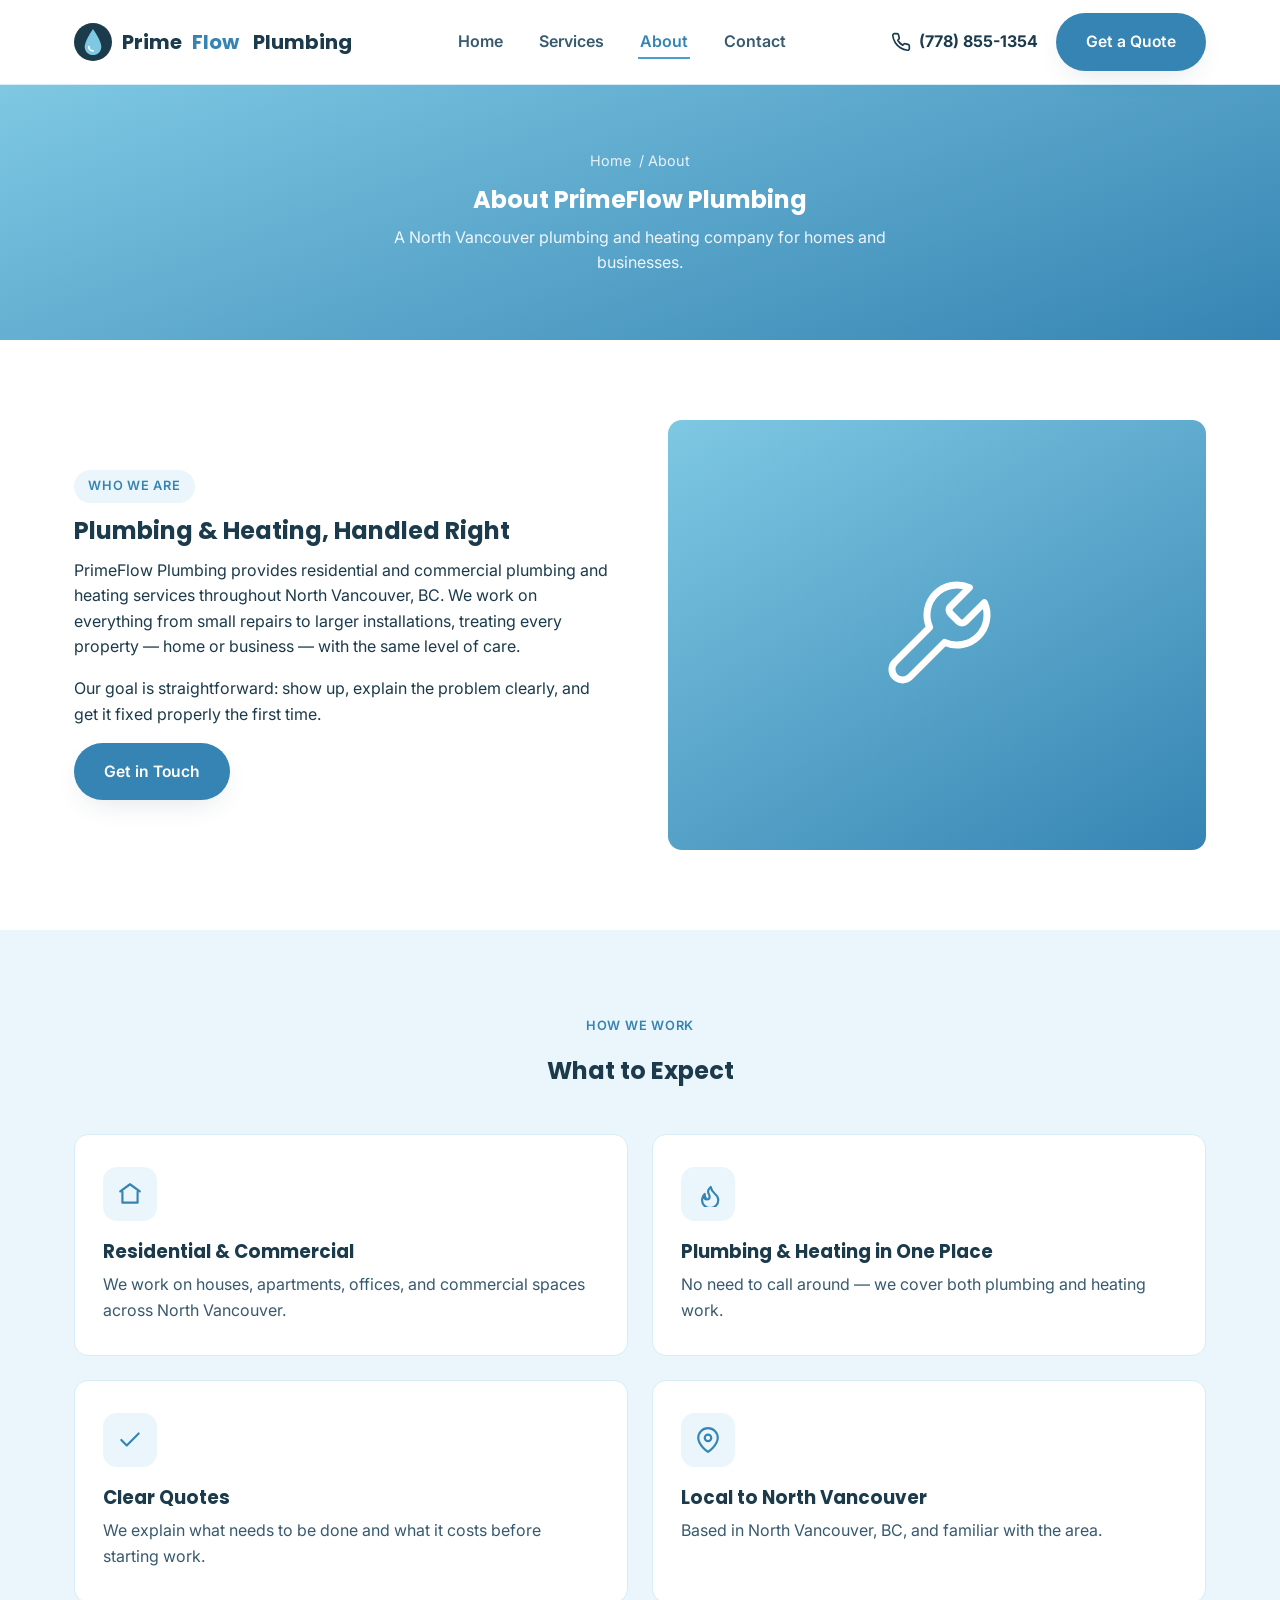
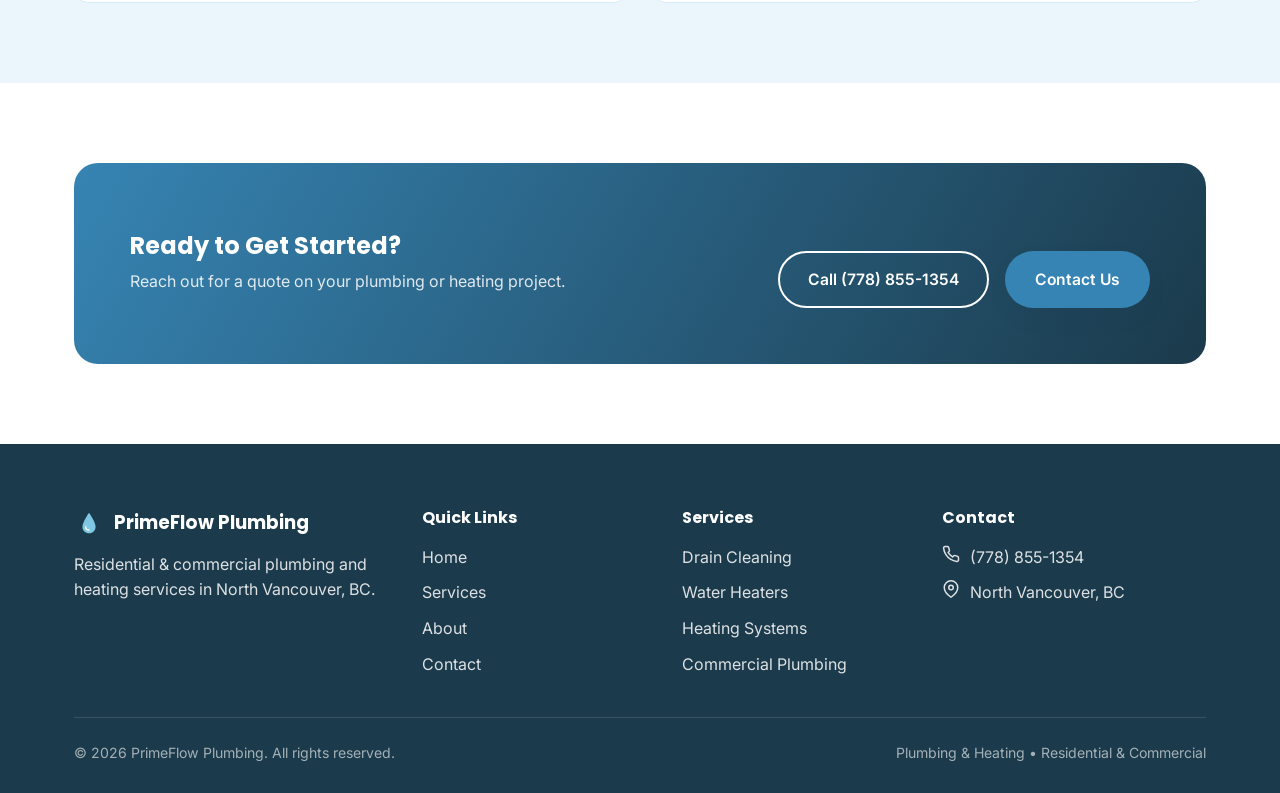
==== about.html @ 578fcb0e "Initial commit: PrimeFlow Plumbing website" ====
<!DOCTYPE html>
<html lang="en">
<head>
<meta charset="UTF-8">
<meta name="viewport" content="width=device-width, initial-scale=1.0">
<title>About | PrimeFlow Plumbing</title>
<meta name="description" content="PrimeFlow Plumbing is a North Vancouver, BC plumbing and heating company serving residential and commercial customers.">
<link rel="icon" type="image/svg+xml" href="assets/favicon.svg">
<link rel="preconnect" href="https://fonts.googleapis.com">
<link rel="preconnect" href="https://fonts.gstatic.com" crossorigin>
<link href="https://fonts.googleapis.com/css2?family=Inter:wght@400;500;600;700&family=Poppins:wght@600;700&display=swap" rel="stylesheet">
<link rel="stylesheet" href="css/style.css">
</head>
<body>

<!-- TODO: replace the copy below with real founder/company background once you share it -->

<header class="site-header">
  <div class="container">
    <a href="index.html" class="logo">
      <img src="assets/favicon.svg" alt="PrimeFlow Plumbing logo">
      Prime<span>Flow</span>&nbsp;Plumbing
    </a>
    <nav class="nav">
      <ul class="nav-links">
        <li><a href="index.html">Home</a></li>
        <li><a href="services.html">Services</a></li>
        <li><a href="about.html" class="active">About</a></li>
        <li><a href="contact.html">Contact</a></li>
      </ul>
    </nav>
    <div class="header-cta">
      <a href="tel:+17788551354" class="phone-link">
        <svg width="20" height="20" viewBox="0 0 24 24" fill="none" stroke="currentColor" stroke-width="2" stroke-linecap="round" stroke-linejoin="round"><path d="M22 16.92v3a2 2 0 0 1-2.18 2 19.79 19.79 0 0 1-8.63-3.07 19.5 19.5 0 0 1-6-6 19.79 19.79 0 0 1-3.07-8.67A2 2 0 0 1 4.11 2h3a2 2 0 0 1 2 1.72c.127.96.361 1.903.7 2.81a2 2 0 0 1-.45 2.11L8.09 9.91a16 16 0 0 0 6 6l1.27-1.27a2 2 0 0 1 2.11-.45c.907.339 1.85.573 2.81.7A2 2 0 0 1 22 16.92z"></path></svg>
        <span class="phone-text">(778) 855-1354</span>
      </a>
      <a href="contact.html" class="btn btn--primary">Get a Quote</a>
      <button class="nav-toggle" aria-label="Toggle menu"><span></span><span></span><span></span></button>
    </div>
  </div>
</header>

<section class="page-header">
  <div class="container">
    <div class="breadcrumb"><a href="index.html">Home</a> / About</div>
    <h1>About PrimeFlow Plumbing</h1>
    <p>A North Vancouver plumbing and heating company for homes and businesses.</p>
  </div>
</section>

<section class="section">
  <div class="container">
    <div class="split">
      <div>
        <span class="eyebrow">Who We Are</span>
        <h2>Plumbing &amp; Heating, Handled Right</h2>
        <p>PrimeFlow Plumbing provides residential and commercial plumbing and heating services throughout North Vancouver, BC. We work on everything from small repairs to larger installations, treating every property &mdash; home or business &mdash; with the same level of care.</p>
        <p>Our goal is straightforward: show up, explain the problem clearly, and get it fixed properly the first time.</p>
        <a href="contact.html" class="btn btn--primary">Get in Touch</a>
      </div>
      <div class="image-block">
        <svg width="120" height="120" viewBox="0 0 24 24" fill="none" stroke="#ffffff" stroke-width="1.4" stroke-linecap="round" stroke-linejoin="round"><path d="M14.7 6.3a1 1 0 0 0 0 1.4l1.6 1.6a1 1 0 0 0 1.4 0l3.77-3.77a6 6 0 0 1-7.94 7.94l-6.91 6.91a2.12 2.12 0 0 1-3-3l6.91-6.91a6 6 0 0 1 7.94-7.94l-3.76 3.76z"></path></svg>
      </div>
    </div>
  </div>
</section>

<section class="section section--alt">
  <div class="container">
    <div class="section-head">
      <span class="eyebrow">How We Work</span>
      <h2>What to Expect</h2>
    </div>
    <div class="value-list">
      <div class="card">
        <div class="card-icon">
          <svg width="26" height="26" viewBox="0 0 24 24" fill="none" stroke="currentColor" stroke-width="2" stroke-linecap="round" stroke-linejoin="round"><path d="M3 9.5 12 3l9 6.5"></path><path d="M5 10v10h14V10"></path></svg>
        </div>
        <h3>Residential &amp; Commercial</h3>
        <p>We work on houses, apartments, offices, and commercial spaces across North Vancouver.</p>
      </div>
      <div class="card">
        <div class="card-icon">
          <svg width="26" height="26" viewBox="0 0 24 24" fill="none" stroke="currentColor" stroke-width="2" stroke-linecap="round" stroke-linejoin="round"><path d="M8.5 14.5A2.5 2.5 0 0 0 11 17a2.5 2.5 0 0 0 2.5-2.5c0-1.38-.5-2-1-3-1.072-2.143-.224-4.054 2-6 .5 2.5 2 4.9 4 6.5 2 1.6 3 3.5 3 5.5a7.5 7.5 0 1 1-15 0c0-1.153.433-2.294 1-3.5.5-1 1.5-2 1.5-2s0 3 1 3.5z"></path></svg>
        </div>
        <h3>Plumbing &amp; Heating in One Place</h3>
        <p>No need to call around &mdash; we cover both plumbing and heating work.</p>
      </div>
      <div class="card">
        <div class="card-icon">
          <svg width="26" height="26" viewBox="0 0 24 24" fill="none" stroke="currentColor" stroke-width="2" stroke-linecap="round" stroke-linejoin="round"><polyline points="20 6 9 17 4 12"></polyline></svg>
        </div>
        <h3>Clear Quotes</h3>
        <p>We explain what needs to be done and what it costs before starting work.</p>
      </div>
      <div class="card">
        <div class="card-icon">
          <svg width="26" height="26" viewBox="0 0 24 24" fill="none" stroke="currentColor" stroke-width="2" stroke-linecap="round" stroke-linejoin="round"><path d="M21 10c0 7-9 13-9 13s-9-6-9-13a9 9 0 0 1 18 0z"></path><circle cx="12" cy="10" r="3"></circle></svg>
        </div>
        <h3>Local to North Vancouver</h3>
        <p>Based in North Vancouver, BC, and familiar with the area.</p>
      </div>
    </div>
  </div>
</section>

<section class="section">
  <div class="container">
    <div class="cta-banner">
      <div>
        <h2>Ready to Get Started?</h2>
        <p>Reach out for a quote on your plumbing or heating project.</p>
      </div>
      <div class="hero-actions">
        <a href="tel:+17788551354" class="btn btn--outline">Call (778) 855-1354</a>
        <a href="contact.html" class="btn btn--primary">Contact Us</a>
      </div>
    </div>
  </div>
</section>

<footer class="site-footer">
  <div class="container">
    <div class="footer-grid">
      <div>
        <div class="footer-logo">
          <img src="assets/favicon.svg" alt="PrimeFlow Plumbing logo" width="30" height="30">
          PrimeFlow Plumbing
        </div>
        <p>Residential &amp; commercial plumbing and heating services in North Vancouver, BC.</p>
      </div>
      <div>
        <h4>Quick Links</h4>
        <ul>
          <li><a href="index.html">Home</a></li>
          <li><a href="services.html">Services</a></li>
          <li><a href="about.html">About</a></li>
          <li><a href="contact.html">Contact</a></li>
        </ul>
      </div>
      <div>
        <h4>Services</h4>
        <ul>
          <li><a href="services.html">Drain Cleaning</a></li>
          <li><a href="services.html">Water Heaters</a></li>
          <li><a href="services.html">Heating Systems</a></li>
          <li><a href="services.html">Commercial Plumbing</a></li>
        </ul>
      </div>
      <div>
        <h4>Contact</h4>
        <ul class="footer-contact">
          <li>
            <svg width="18" height="18" viewBox="0 0 24 24" fill="none" stroke="currentColor" stroke-width="2" stroke-linecap="round" stroke-linejoin="round"><path d="M22 16.92v3a2 2 0 0 1-2.18 2 19.79 19.79 0 0 1-8.63-3.07 19.5 19.5 0 0 1-6-6 19.79 19.79 0 0 1-3.07-8.67A2 2 0 0 1 4.11 2h3a2 2 0 0 1 2 1.72c.127.96.361 1.903.7 2.81a2 2 0 0 1-.45 2.11L8.09 9.91a16 16 0 0 0 6 6l1.27-1.27a2 2 0 0 1 2.11-.45c.907.339 1.85.573 2.81.7A2 2 0 0 1 22 16.92z"></path></svg>
            <a href="tel:+17788551354">(778) 855-1354</a>
          </li>
          <li>
            <svg width="18" height="18" viewBox="0 0 24 24" fill="none" stroke="currentColor" stroke-width="2" stroke-linecap="round" stroke-linejoin="round"><path d="M21 10c0 7-9 13-9 13s-9-6-9-13a9 9 0 0 1 18 0z"></path><circle cx="12" cy="10" r="3"></circle></svg>
            <span>North Vancouver, BC</span>
          </li>
        </ul>
      </div>
    </div>
    <div class="footer-bottom">
      <span>&copy; <span id="year"></span> PrimeFlow Plumbing. All rights reserved.</span>
      <span>Plumbing &amp; Heating &bull; Residential &amp; Commercial</span>
    </div>
  </div>
</footer>

<script>document.getElementById("year").textContent = new Date().getFullYear();</script>
<script src="js/main.js"></script>
</body>
</html>
---- css/style.css ----
/* ---------- Design tokens ---------- */
:root {
  --blue: #7ec8e3;
  --blue-dark: #4a9fd1;
  --blue-darker: #3684b3;
  --blue-light: #eaf6fc;
  --navy: #1b3a4b;
  --navy-soft: #375a6e;
  --white: #ffffff;
  --border: #d7ecf6;
  --shadow: 0 10px 30px -12px rgba(27, 58, 75, 0.18);
  --radius: 14px;
  --max-width: 1180px;
  --font-heading: "Poppins", system-ui, -apple-system, sans-serif;
  --font-body: "Inter", system-ui, -apple-system, sans-serif;
}

* { box-sizing: border-box; }

html { scroll-behavior: smooth; }

body {
  margin: 0;
  font-family: var(--font-body);
  color: var(--navy);
  background: var(--white);
  line-height: 1.6;
}

h1, h2, h3, h4 {
  font-family: var(--font-heading);
  color: var(--navy);
  line-height: 1.2;
  margin: 0 0 0.5em;
}

p { margin: 0 0 1em; }

a { color: inherit; text-decoration: none; }

img { max-width: 100%; display: block; }

.container {
  width: 100%;
  max-width: var(--max-width);
  margin: 0 auto;
  padding: 0 24px;
}

.section {
  padding: 80px 0;
}

.section--alt {
  background: var(--blue-light);
}

.section-head {
  text-align: center;
  max-width: 640px;
  margin: 0 auto 48px;
}

.eyebrow {
  display: inline-block;
  color: var(--blue-darker);
  background: var(--blue-light);
  font-weight: 600;
  font-size: 0.8rem;
  letter-spacing: 0.06em;
  text-transform: uppercase;
  padding: 6px 14px;
  border-radius: 999px;
  margin-bottom: 14px;
}

/* ---------- Buttons ---------- */
.btn {
  display: inline-flex;
  align-items: center;
  justify-content: center;
  gap: 8px;
  padding: 14px 28px;
  border-radius: 999px;
  font-weight: 600;
  font-size: 0.98rem;
  border: 2px solid transparent;
  cursor: pointer;
  transition: transform 0.15s ease, box-shadow 0.15s ease, background 0.15s ease, color 0.15s ease;
}

.btn:hover { transform: translateY(-2px); }

.btn--primary {
  background: var(--blue-darker);
  color: var(--white);
  box-shadow: var(--shadow);
}
.btn--primary:hover { background: var(--navy); }

.btn--outline {
  background: transparent;
  border-color: var(--white);
  color: var(--white);
}
.btn--outline:hover { background: var(--white); color: var(--blue-darker); }

.btn--ghost {
  background: var(--white);
  color: var(--blue-darker);
  border-color: var(--border);
}
.btn--ghost:hover { border-color: var(--blue-dark); }

.btn--block { width: 100%; }

/* ---------- Header ---------- */
.site-header {
  position: sticky;
  top: 0;
  z-index: 100;
  background: rgba(255, 255, 255, 0.92);
  backdrop-filter: blur(8px);
  border-bottom: 1px solid var(--border);
}

.site-header .container {
  display: flex;
  align-items: center;
  justify-content: space-between;
  height: 84px;
}

.logo {
  display: flex;
  align-items: center;
  gap: 10px;
  font-family: var(--font-heading);
  font-weight: 700;
  font-size: 1.25rem;
  color: var(--navy);
}

.logo img { width: 38px; height: 38px; }

.logo span { color: var(--blue-darker); }

.nav {
  display: flex;
  align-items: center;
  gap: 36px;
}

.nav-links {
  display: flex;
  gap: 32px;
  list-style: none;
  margin: 0;
  padding: 0;
}

.nav-links a {
  font-weight: 600;
  color: var(--navy-soft);
  padding: 6px 2px;
  border-bottom: 2px solid transparent;
  transition: color 0.15s ease, border-color 0.15s ease;
}

.nav-links a:hover,
.nav-links a.active {
  color: var(--blue-darker);
  border-color: var(--blue-dark);
}

.header-cta {
  display: flex;
  align-items: center;
  gap: 18px;
}

.phone-link {
  display: flex;
  align-items: center;
  gap: 8px;
  font-weight: 700;
  color: var(--navy);
}

.phone-link svg { flex-shrink: 0; }

.nav-toggle {
  display: none;
  flex-direction: column;
  gap: 5px;
  background: none;
  border: none;
  cursor: pointer;
  padding: 8px;
}

.nav-toggle span {
  width: 24px;
  height: 2px;
  background: var(--navy);
  border-radius: 2px;
}

/* ---------- Hero ---------- */
.hero {
  background: linear-gradient(160deg, var(--blue) 0%, var(--blue-dark) 55%, var(--blue-darker) 100%);
  color: var(--white);
  padding: 100px 0 110px;
  position: relative;
  overflow: hidden;
}

.hero .container {
  display: grid;
  grid-template-columns: 1.1fr 0.9fr;
  gap: 48px;
  align-items: center;
  position: relative;
  z-index: 1;
}

.hero h1 {
  color: var(--white);
  font-size: clamp(2.2rem, 4vw, 3.2rem);
  margin-bottom: 20px;
}

.hero p.lead {
  font-size: 1.15rem;
  color: rgba(255, 255, 255, 0.92);
  max-width: 480px;
}

.hero-actions {
  display: flex;
  flex-wrap: wrap;
  gap: 16px;
  margin-top: 32px;
}

.hero-badges {
  display: flex;
  flex-wrap: wrap;
  gap: 22px;
  margin-top: 44px;
}

.hero-badge {
  display: flex;
  align-items: center;
  gap: 10px;
  font-weight: 600;
  font-size: 0.92rem;
  color: var(--white);
}

.hero-card {
  background: var(--white);
  border-radius: var(--radius);
  padding: 32px;
  color: var(--navy);
  box-shadow: 0 30px 60px -20px rgba(10, 30, 40, 0.4);
}

.hero-card h3 { margin-bottom: 18px; }

.hero-card ul {
  list-style: none;
  margin: 0 0 24px;
  padding: 0;
  display: grid;
  gap: 14px;
}

.hero-card li {
  display: flex;
  align-items: center;
  gap: 10px;
  font-weight: 600;
  color: var(--navy-soft);
}

.hero-card li svg { color: var(--blue-darker); flex-shrink: 0; }

/* ---------- Trust strip ---------- */
.trust-strip {
  background: var(--navy);
  color: var(--white);
}

.trust-strip .container {
  display: flex;
  flex-wrap: wrap;
  justify-content: space-between;
  gap: 20px;
  padding: 22px 24px;
}

.trust-item {
  display: flex;
  align-items: center;
  gap: 10px;
  font-weight: 600;
  font-size: 0.95rem;
  color: var(--blue);
}

/* ---------- Cards / grids ---------- */
.grid {
  display: grid;
  gap: 28px;
}

.grid--3 { grid-template-columns: repeat(3, 1fr); }
.grid--2 { grid-template-columns: repeat(2, 1fr); }
.grid--4 { grid-template-columns: repeat(4, 1fr); }

.card {
  background: var(--white);
  border: 1px solid var(--border);
  border-radius: var(--radius);
  padding: 32px 28px;
  transition: box-shadow 0.2s ease, transform 0.2s ease;
}

.card:hover {
  box-shadow: var(--shadow);
  transform: translateY(-4px);
}

.card-icon {
  width: 54px;
  height: 54px;
  border-radius: 14px;
  background: var(--blue-light);
  color: var(--blue-darker);
  display: flex;
  align-items: center;
  justify-content: center;
  margin-bottom: 20px;
}

.card h3 { font-size: 1.15rem; }

.card p { color: var(--navy-soft); margin-bottom: 0; }

.card a.card-link {
  display: inline-flex;
  align-items: center;
  gap: 6px;
  margin-top: 14px;
  font-weight: 700;
  color: var(--blue-darker);
}

/* ---------- Split sections ---------- */
.split {
  display: grid;
  grid-template-columns: 1fr 1fr;
  gap: 56px;
  align-items: center;
}

.split img,
.split .image-block {
  border-radius: var(--radius);
  width: 100%;
}

.image-block {
  aspect-ratio: 4 / 3.2;
  background: linear-gradient(150deg, var(--blue) 0%, var(--blue-darker) 100%);
  display: flex;
  align-items: center;
  justify-content: center;
  color: var(--white);
}

.check-list {
  list-style: none;
  margin: 24px 0;
  padding: 0;
  display: grid;
  gap: 14px;
}

.check-list li {
  display: flex;
  gap: 12px;
  align-items: flex-start;
  font-weight: 500;
  color: var(--navy-soft);
}

.check-list svg {
  flex-shrink: 0;
  color: var(--blue-darker);
  margin-top: 3px;
}

/* ---------- CTA banner ---------- */
.cta-banner {
  background: linear-gradient(120deg, var(--blue-darker), var(--navy));
  color: var(--white);
  border-radius: 24px;
  padding: 56px;
  display: flex;
  align-items: center;
  justify-content: space-between;
  gap: 32px;
  flex-wrap: wrap;
}

.cta-banner h2 { color: var(--white); margin-bottom: 8px; }
.cta-banner p { color: rgba(255,255,255,0.85); margin: 0; }

/* ---------- Service area ---------- */
.area-list {
  display: grid;
  grid-template-columns: repeat(3, 1fr);
  gap: 14px;
  list-style: none;
  margin: 0;
  padding: 0;
}

.area-list li {
  background: var(--white);
  border: 1px solid var(--border);
  border-radius: 10px;
  padding: 14px 18px;
  font-weight: 600;
  color: var(--navy-soft);
  display: flex;
  align-items: center;
  gap: 10px;
}

/* ---------- Footer ---------- */
.site-footer {
  background: var(--navy);
  color: rgba(255, 255, 255, 0.85);
  padding: 64px 0 28px;
}

.footer-grid {
  display: grid;
  grid-template-columns: 1.4fr 1fr 1fr 1.2fr;
  gap: 40px;
  padding-bottom: 40px;
  border-bottom: 1px solid rgba(255, 255, 255, 0.12);
}

.footer-logo {
  display: flex;
  align-items: center;
  gap: 10px;
  font-family: var(--font-heading);
  font-weight: 700;
  font-size: 1.15rem;
  color: var(--white);
  margin-bottom: 14px;
}

.footer-grid h4 {
  color: var(--white);
  font-size: 1rem;
  margin-bottom: 18px;
}

.footer-grid ul {
  list-style: none;
  margin: 0;
  padding: 0;
  display: grid;
  gap: 10px;
}

.footer-grid a:hover { color: var(--blue); }

.footer-contact li {
  display: flex;
  align-items: flex-start;
  gap: 10px;
}

.footer-bottom {
  padding-top: 24px;
  display: flex;
  justify-content: space-between;
  flex-wrap: wrap;
  gap: 12px;
  font-size: 0.88rem;
  color: rgba(255, 255, 255, 0.6);
}

/* ---------- Page header (inner pages) ---------- */
.page-header {
  background: linear-gradient(160deg, var(--blue) 0%, var(--blue-darker) 100%);
  color: var(--white);
  padding: 64px 0;
  text-align: center;
}

.page-header h1 { color: var(--white); margin-bottom: 10px; }
.page-header p { color: rgba(255,255,255,0.9); max-width: 560px; margin: 0 auto; }

.breadcrumb {
  display: flex;
  justify-content: center;
  gap: 8px;
  font-size: 0.9rem;
  color: rgba(255,255,255,0.85);
  margin-bottom: 14px;
}

/* ---------- Contact page ---------- */
.contact-grid {
  display: grid;
  grid-template-columns: 1fr 1.2fr;
  gap: 48px;
  align-items: start;
}

.contact-info-card {
  background: var(--blue-light);
  border-radius: var(--radius);
  padding: 32px;
}

.contact-info-card ul {
  list-style: none;
  margin: 20px 0 0;
  padding: 0;
  display: grid;
  gap: 20px;
}

.contact-info-card li {
  display: flex;
  gap: 14px;
  align-items: flex-start;
}

.contact-info-card .info-icon {
  width: 42px;
  height: 42px;
  border-radius: 10px;
  background: var(--white);
  color: var(--blue-darker);
  display: flex;
  align-items: center;
  justify-content: center;
  flex-shrink: 0;
}

.contact-info-card strong { display: block; color: var(--navy); }
.contact-info-card span { color: var(--navy-soft); font-size: 0.95rem; }

.form-card {
  background: var(--white);
  border: 1px solid var(--border);
  border-radius: var(--radius);
  padding: 36px;
  box-shadow: var(--shadow);
}

.form-row {
  display: grid;
  grid-template-columns: 1fr 1fr;
  gap: 18px;
}

.field { margin-bottom: 18px; }

.field label {
  display: block;
  font-weight: 600;
  margin-bottom: 6px;
  font-size: 0.92rem;
  color: var(--navy);
}

.field input,
.field select,
.field textarea {
  width: 100%;
  padding: 12px 14px;
  border: 1px solid var(--border);
  border-radius: 8px;
  font-family: var(--font-body);
  font-size: 0.98rem;
  color: var(--navy);
  background: var(--white);
}

.field input:focus,
.field select:focus,
.field textarea:focus {
  outline: none;
  border-color: var(--blue-dark);
  box-shadow: 0 0 0 3px rgba(126, 200, 227, 0.35);
}

.field textarea { resize: vertical; min-height: 120px; }

.form-note {
  font-size: 0.85rem;
  color: var(--navy-soft);
  margin-top: 10px;
}

.form-success {
  display: none;
  background: var(--blue-light);
  border: 1px solid var(--blue);
  color: var(--navy);
  border-radius: 10px;
  padding: 16px 18px;
  font-weight: 600;
  margin-bottom: 20px;
}

.form-success.visible { display: block; }

.map-wrap {
  border-radius: var(--radius);
  overflow: hidden;
  margin-top: 28px;
  border: 1px solid var(--border);
}

.map-wrap iframe {
  width: 100%;
  height: 320px;
  border: 0;
  display: block;
}

/* ---------- About page ---------- */
.value-list {
  display: grid;
  grid-template-columns: repeat(2, 1fr);
  gap: 24px;
}

/* ---------- Responsive ---------- */
@media (max-width: 900px) {
  .hero .container,
  .split,
  .contact-grid {
    grid-template-columns: 1fr;
  }

  .hero-card { order: -1; }

  .grid--3, .grid--4 { grid-template-columns: repeat(2, 1fr); }

  .footer-grid { grid-template-columns: 1fr 1fr; }

  .area-list { grid-template-columns: repeat(2, 1fr); }

  .value-list { grid-template-columns: 1fr; }
}

@media (max-width: 720px) {
  .nav-links, .header-cta .phone-link span.phone-text { display: none; }

  .nav-toggle { display: flex; }

  .nav.open .nav-links {
    display: flex;
    position: absolute;
    top: 84px;
    left: 0;
    right: 0;
    background: var(--white);
    flex-direction: column;
    padding: 20px 24px;
    gap: 18px;
    border-bottom: 1px solid var(--border);
    box-shadow: var(--shadow);
  }

  .section { padding: 56px 0; }

  .grid--3, .grid--4, .grid--2 { grid-template-columns: 1fr; }

  .form-row { grid-template-columns: 1fr; }

  .cta-banner { padding: 36px; text-align: center; justify-content: center; }

  .footer-grid { grid-template-columns: 1fr; }

  .footer-bottom { flex-direction: column; text-align: center; }

  .area-list { grid-template-columns: 1fr 1fr; }
}
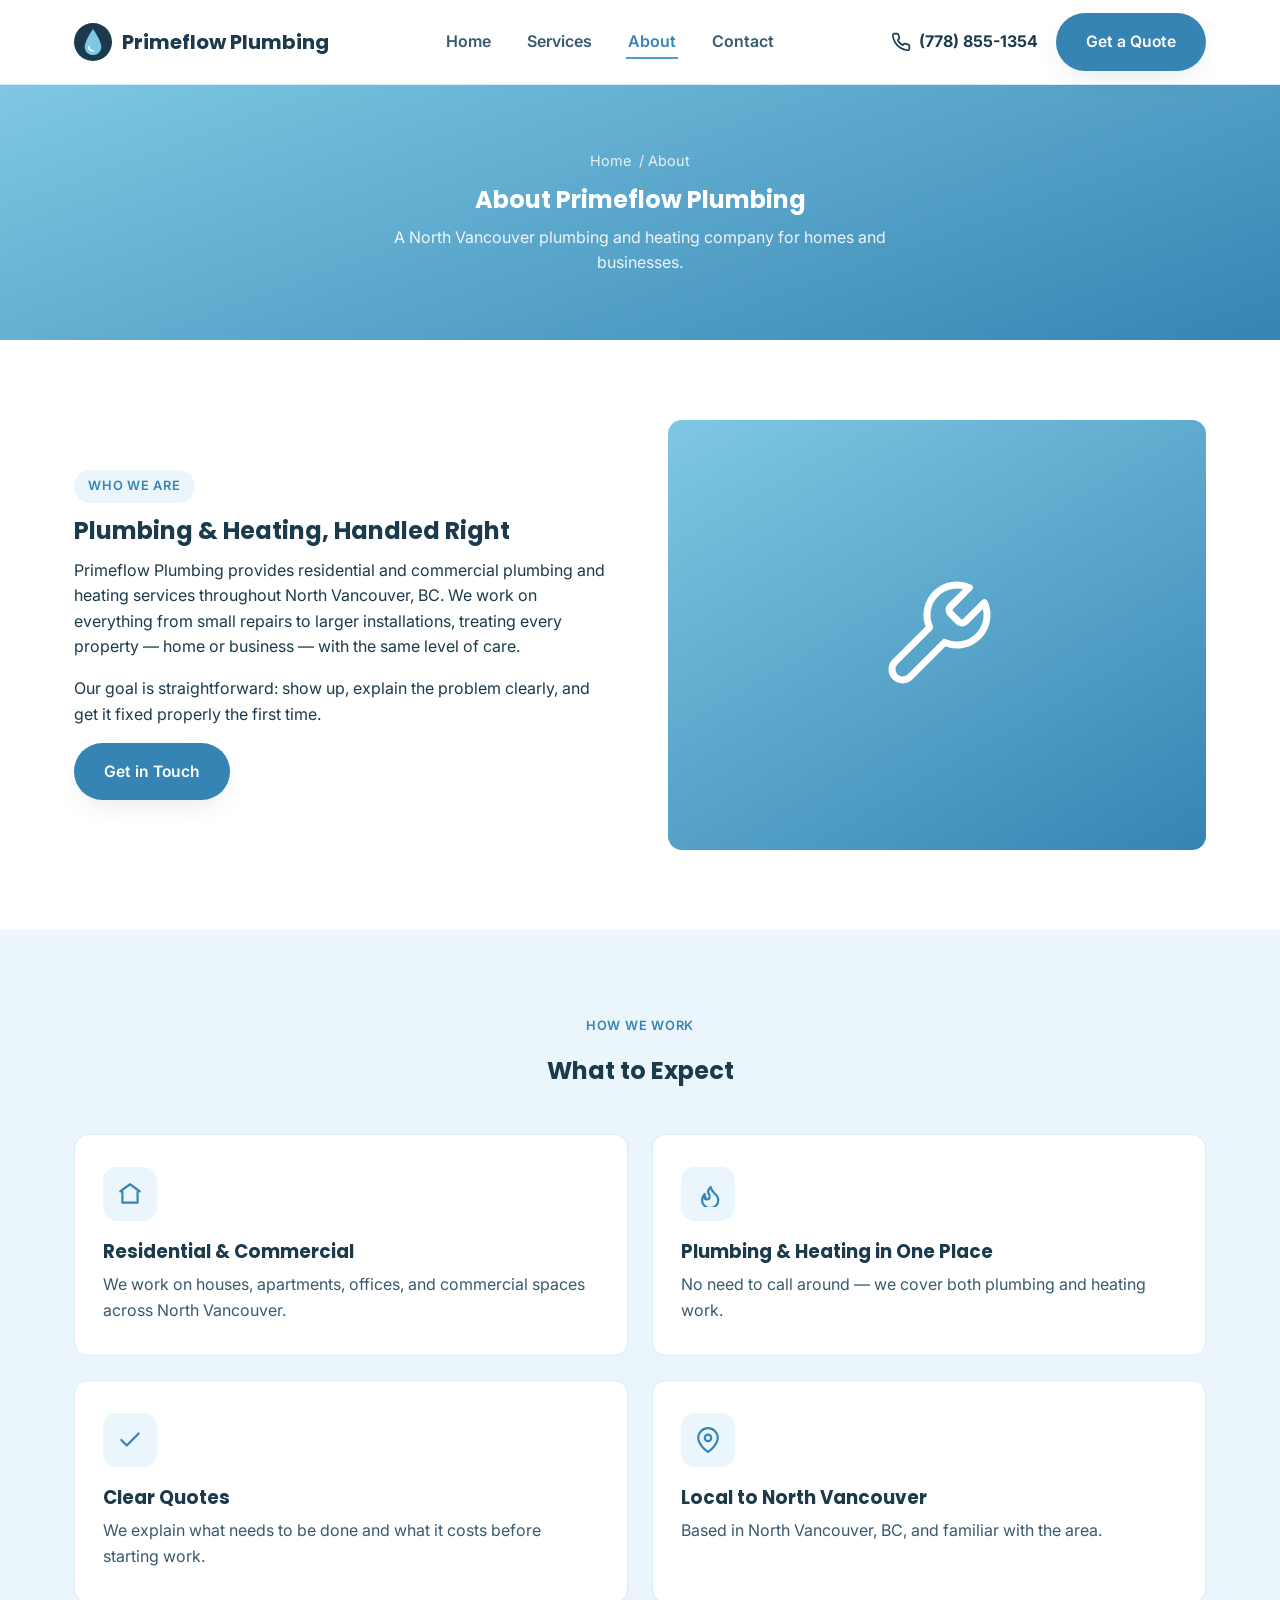
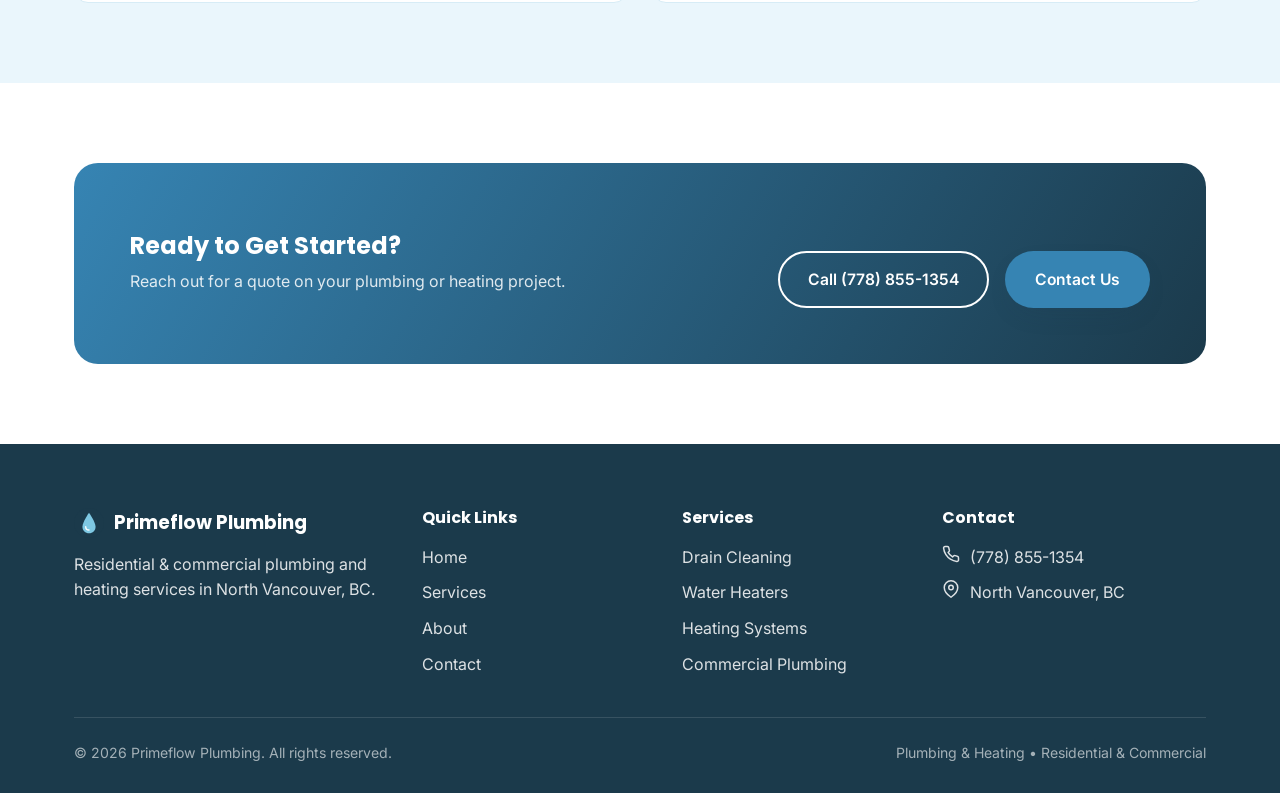
==== commit ede859b0: "Rebrand to Primeflow, wire contact form to email, add thank-you page" ====
--- a/about.html
+++ b/about.html
@@ -3,8 +3,8 @@
 <head>
 <meta charset="UTF-8">
 <meta name="viewport" content="width=device-width, initial-scale=1.0">
-<title>About | PrimeFlow Plumbing</title>
-<meta name="description" content="PrimeFlow Plumbing is a North Vancouver, BC plumbing and heating company serving residential and commercial customers.">
+<title>About | Primeflow Plumbing</title>
+<meta name="description" content="Primeflow Plumbing is a North Vancouver, BC plumbing and heating company serving residential and commercial customers.">
 <link rel="icon" type="image/svg+xml" href="assets/favicon.svg">
 <link rel="preconnect" href="https://fonts.googleapis.com">
 <link rel="preconnect" href="https://fonts.gstatic.com" crossorigin>
@@ -18,8 +18,8 @@
 <header class="site-header">
   <div class="container">
     <a href="index.html" class="logo">
-      <img src="assets/favicon.svg" alt="PrimeFlow Plumbing logo">
-      Prime<span>Flow</span>&nbsp;Plumbing
+      <img src="assets/favicon.svg" alt="Primeflow Plumbing logo">
+      Primeflow Plumbing
     </a>
     <nav class="nav">
       <ul class="nav-links">
@@ -43,7 +43,7 @@
 <section class="page-header">
   <div class="container">
     <div class="breadcrumb"><a href="index.html">Home</a> / About</div>
-    <h1>About PrimeFlow Plumbing</h1>
+    <h1>About Primeflow Plumbing</h1>
     <p>A North Vancouver plumbing and heating company for homes and businesses.</p>
   </div>
 </section>
@@ -54,7 +54,7 @@
       <div>
         <span class="eyebrow">Who We Are</span>
         <h2>Plumbing &amp; Heating, Handled Right</h2>
-        <p>PrimeFlow Plumbing provides residential and commercial plumbing and heating services throughout North Vancouver, BC. We work on everything from small repairs to larger installations, treating every property &mdash; home or business &mdash; with the same level of care.</p>
+        <p>Primeflow Plumbing provides residential and commercial plumbing and heating services throughout North Vancouver, BC. We work on everything from small repairs to larger installations, treating every property &mdash; home or business &mdash; with the same level of care.</p>
         <p>Our goal is straightforward: show up, explain the problem clearly, and get it fixed properly the first time.</p>
         <a href="contact.html" class="btn btn--primary">Get in Touch</a>
       </div>
@@ -124,8 +124,8 @@
     <div class="footer-grid">
       <div>
         <div class="footer-logo">
-          <img src="assets/favicon.svg" alt="PrimeFlow Plumbing logo" width="30" height="30">
-          PrimeFlow Plumbing
+          <img src="assets/favicon.svg" alt="Primeflow Plumbing logo" width="30" height="30">
+          Primeflow Plumbing
         </div>
         <p>Residential &amp; commercial plumbing and heating services in North Vancouver, BC.</p>
       </div>
@@ -162,7 +162,7 @@
       </div>
     </div>
     <div class="footer-bottom">
-      <span>&copy; <span id="year"></span> PrimeFlow Plumbing. All rights reserved.</span>
+      <span>&copy; <span id="year"></span> Primeflow Plumbing. All rights reserved.</span>
       <span>Plumbing &amp; Heating &bull; Residential &amp; Commercial</span>
     </div>
   </div>
--- a/css/style.css
+++ b/css/style.css
@@ -143,8 +143,6 @@
 
 .logo img { width: 38px; height: 38px; }
 
-.logo span { color: var(--blue-darker); }
-
 .nav {
   display: flex;
   align-items: center;
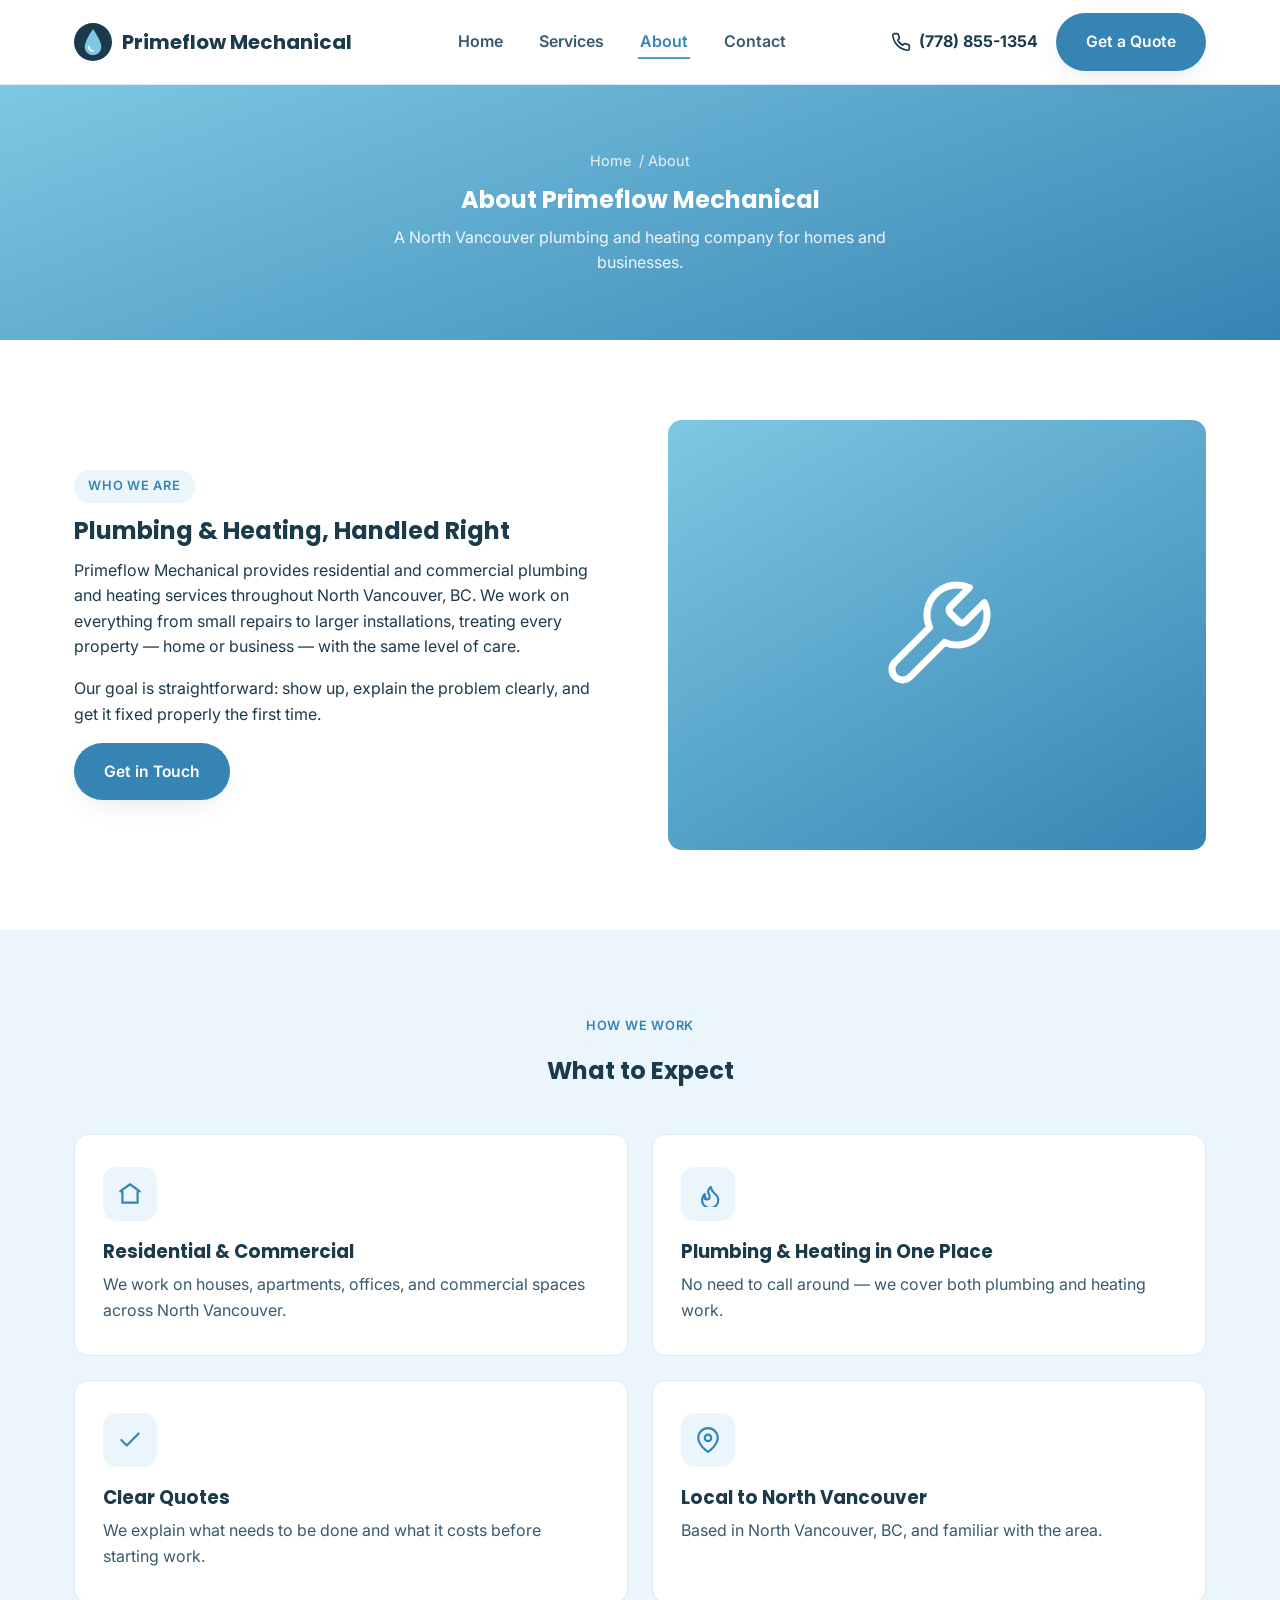
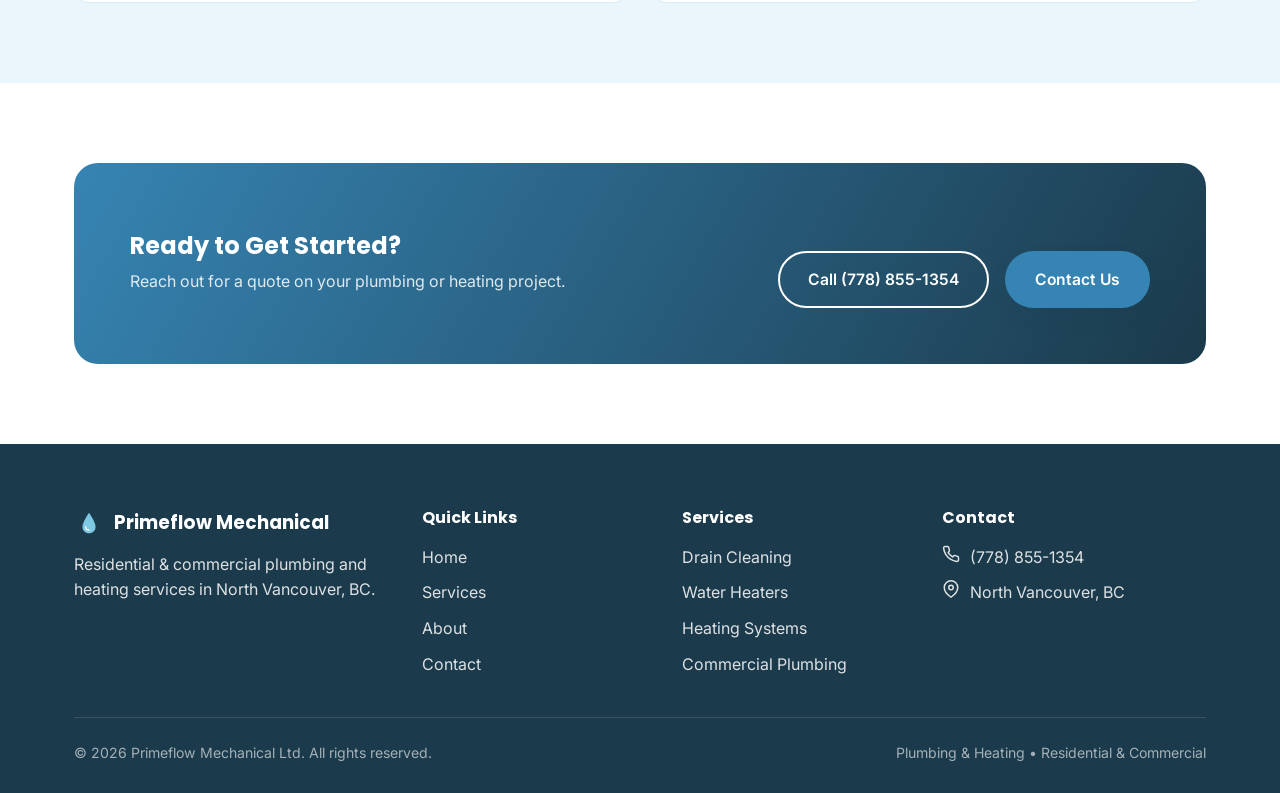
==== commit 2c774484: "Rebrand to Primeflow Mechanical Ltd, add CNAME for custom domain" ====
--- a/about.html
+++ b/about.html
@@ -3,8 +3,8 @@
 <head>
 <meta charset="UTF-8">
 <meta name="viewport" content="width=device-width, initial-scale=1.0">
-<title>About | Primeflow Plumbing</title>
-<meta name="description" content="Primeflow Plumbing is a North Vancouver, BC plumbing and heating company serving residential and commercial customers.">
+<title>About | Primeflow Mechanical</title>
+<meta name="description" content="Primeflow Mechanical is a North Vancouver, BC plumbing and heating company serving residential and commercial customers.">
 <link rel="icon" type="image/svg+xml" href="assets/favicon.svg">
 <link rel="preconnect" href="https://fonts.googleapis.com">
 <link rel="preconnect" href="https://fonts.gstatic.com" crossorigin>
@@ -18,8 +18,8 @@
 <header class="site-header">
   <div class="container">
     <a href="index.html" class="logo">
-      <img src="assets/favicon.svg" alt="Primeflow Plumbing logo">
-      Primeflow Plumbing
+      <img src="assets/favicon.svg" alt="Primeflow Mechanical logo">
+      Primeflow Mechanical
     </a>
     <nav class="nav">
       <ul class="nav-links">
@@ -43,7 +43,7 @@
 <section class="page-header">
   <div class="container">
     <div class="breadcrumb"><a href="index.html">Home</a> / About</div>
-    <h1>About Primeflow Plumbing</h1>
+    <h1>About Primeflow Mechanical</h1>
     <p>A North Vancouver plumbing and heating company for homes and businesses.</p>
   </div>
 </section>
@@ -54,7 +54,7 @@
       <div>
         <span class="eyebrow">Who We Are</span>
         <h2>Plumbing &amp; Heating, Handled Right</h2>
-        <p>Primeflow Plumbing provides residential and commercial plumbing and heating services throughout North Vancouver, BC. We work on everything from small repairs to larger installations, treating every property &mdash; home or business &mdash; with the same level of care.</p>
+        <p>Primeflow Mechanical provides residential and commercial plumbing and heating services throughout North Vancouver, BC. We work on everything from small repairs to larger installations, treating every property &mdash; home or business &mdash; with the same level of care.</p>
         <p>Our goal is straightforward: show up, explain the problem clearly, and get it fixed properly the first time.</p>
         <a href="contact.html" class="btn btn--primary">Get in Touch</a>
       </div>
@@ -124,8 +124,8 @@
     <div class="footer-grid">
       <div>
         <div class="footer-logo">
-          <img src="assets/favicon.svg" alt="Primeflow Plumbing logo" width="30" height="30">
-          Primeflow Plumbing
+          <img src="assets/favicon.svg" alt="Primeflow Mechanical logo" width="30" height="30">
+          Primeflow Mechanical
         </div>
         <p>Residential &amp; commercial plumbing and heating services in North Vancouver, BC.</p>
       </div>
@@ -162,7 +162,7 @@
       </div>
     </div>
     <div class="footer-bottom">
-      <span>&copy; <span id="year"></span> Primeflow Plumbing. All rights reserved.</span>
+      <span>&copy; <span id="year"></span> Primeflow Mechanical Ltd. All rights reserved.</span>
       <span>Plumbing &amp; Heating &bull; Residential &amp; Commercial</span>
     </div>
   </div>
